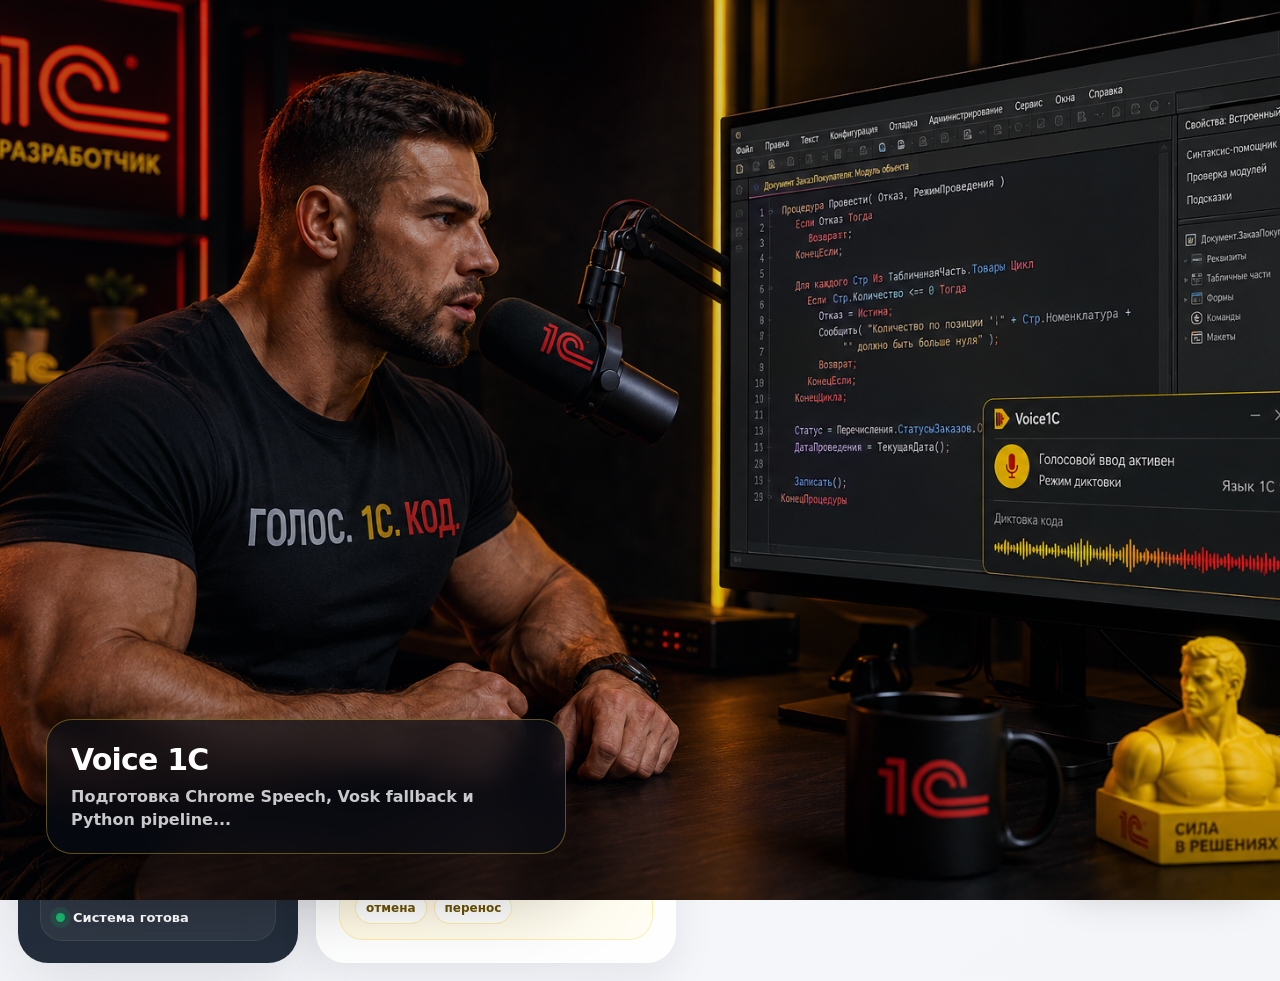
==== frontend/index.html @ d435d20b "Add Chrome Speech Free engine" ====
<!DOCTYPE html>
<html lang="ru">
<head>
  <meta charset="UTF-8" />
  <meta name="viewport" content="width=device-width, initial-scale=1.0" />
  <title>Voice 1C</title>
  <style>
    :root {
      --bg: #f6f7fb;
      --panel: rgba(255, 255, 255, 0.84);
      --panel-strong: #ffffff;
      --text: #161b22;
      --muted: #737b8c;
      --line: rgba(26, 32, 44, 0.08);
      --yellow: #ffd338;
      --yellow-2: #ffbf00;
      --yellow-soft: #fff5cc;
      --amber: #ed9b00;
      --green: #18b66a;
      --green-soft: #e7f8ef;
      --red: #ef4444;
      --red-soft: #fff0f0;
      --blue: #4172ff;
      --blue-soft: #eef3ff;
      --shadow: 0 24px 70px rgba(20, 25, 40, 0.11);
      --shadow-small: 0 14px 40px rgba(20, 25, 40, 0.08);
      --radius-xl: 30px;
      --radius-lg: 22px;
      --radius-md: 16px;
      --sidebar: #111827;
      --sidebar-2: #1f2937;
      --one-c: #ffd338;
      --ease: cubic-bezier(.2,.8,.2,1);
    }

    * {
      box-sizing: border-box;
    }

    html, body {
      margin: 0;
      width: 100%;
      min-height: 100%;
      font-family: Inter, "Segoe UI", system-ui, -apple-system, BlinkMacSystemFont, Arial, sans-serif;
      color: var(--text);
      background:
        radial-gradient(circle at 20% 10%, rgba(255, 211, 56, .34), transparent 32%),
        radial-gradient(circle at 90% 18%, rgba(65, 114, 255, .16), transparent 28%),
        linear-gradient(145deg, #fffdf3 0%, #f6f7fb 42%, #f3f5f9 100%);
      overflow: auto;
    }

    button, input, select, textarea {
      font: inherit;
    }

    button {
      border: none;
      cursor: pointer;
      user-select: none;
    }

    .app {
      width: 100vw;
      height: auto;
      min-width: 1150px;
      min-height: 100vh;
      padding: 18px;
      display: grid;
      grid-template-columns: 280px minmax(760px, 1fr);
      gap: 18px;
    }

    .splash-screen {
      position: fixed;
      inset: 0;
      z-index: 100;
      display: grid;
      place-items: end start;
      padding: 46px;
      background:
        linear-gradient(90deg, rgba(7, 10, 17, .28), rgba(7, 10, 17, .06)),
        url("../resources/splash.png") center / cover no-repeat;
      color: white;
      transition: opacity .35s var(--ease), visibility .35s var(--ease);
    }

    .splash-screen.hidden {
      opacity: 0;
      visibility: hidden;
      pointer-events: none;
    }

    .splash-panel {
      max-width: 520px;
      border-radius: 26px;
      padding: 22px 24px;
      background: rgba(8, 12, 20, .72);
      border: 1px solid rgba(255, 211, 56, .35);
      box-shadow: 0 30px 80px rgba(0,0,0,.35);
      backdrop-filter: blur(14px);
    }

    .splash-panel strong {
      display: block;
      font-size: 30px;
      letter-spacing: -.8px;
      margin-bottom: 8px;
    }

    .splash-panel span {
      color: rgba(255,255,255,.78);
      line-height: 1.45;
      font-weight: 700;
    }

    .sidebar {
      position: relative;
      overflow: hidden;
      border-radius: var(--radius-xl);
      background:
        linear-gradient(180deg, rgba(17, 24, 39, .97), rgba(31, 41, 55, .98)),
        radial-gradient(circle at 20% 0%, rgba(255, 211, 56, .26), transparent 35%);
      box-shadow: var(--shadow);
      color: white;
      padding: 22px;
      display: flex;
      flex-direction: column;
      min-height: calc(100vh - 36px);
    }

    .sidebar::before {
      content: "";
      position: absolute;
      width: 220px;
      height: 220px;
      background: rgba(255, 211, 56, .16);
      border-radius: 999px;
      top: -120px;
      left: -80px;
      filter: blur(2px);
    }

    .brand {
      display: flex;
      align-items: center;
      gap: 14px;
      position: relative;
      z-index: 1;
      margin-bottom: 26px;
    }

    .brand-logo {
      width: 52px;
      height: 52px;
      border-radius: 18px;
      background:
        linear-gradient(145deg, #ffe270, #ffc400);
      box-shadow: 0 12px 30px rgba(255, 211, 56, .26);
      display: grid;
      place-items: center;
      color: #151515;
      font-weight: 900;
      font-size: 21px;
      letter-spacing: -1.2px;
    }

    .brand-title {
      line-height: 1.08;
    }

    .brand-title strong {
      display: block;
      font-size: 22px;
      letter-spacing: -.6px;
    }

    .brand-title span {
      display: block;
      margin-top: 4px;
      color: rgba(255,255,255,.58);
      font-size: 12px;
    }

    .nav {
      display: grid;
      gap: 8px;
      position: relative;
      z-index: 1;
    }

    .nav button {
      height: 48px;
      border-radius: 17px;
      background: transparent;
      color: rgba(255,255,255,.68);
      display: flex;
      align-items: center;
      gap: 12px;
      padding: 0 14px;
      text-align: left;
      transition: .24s var(--ease);
    }

    .nav button .ico {
      width: 28px;
      height: 28px;
      display: grid;
      place-items: center;
      border-radius: 11px;
      background: rgba(255,255,255,.07);
      transition: .24s var(--ease);
    }

    .nav button:hover {
      background: rgba(255,255,255,.07);
      color: white;
      transform: translateX(2px);
    }

    .nav button.active {
      color: #171717;
      background: var(--one-c);
      box-shadow: 0 12px 26px rgba(255, 211, 56, .2);
    }

    .nav button.active .ico {
      background: rgba(0,0,0,.11);
    }

    .sidebar-bottom {
      margin-top: auto;
      position: relative;
      z-index: 1;
      display: grid;
      gap: 12px;
    }

    .mini-card {
      border: 1px solid rgba(255,255,255,.08);
      background: rgba(255,255,255,.055);
      border-radius: 22px;
      padding: 15px;
      backdrop-filter: blur(14px);
    }

    .mini-card .line {
      display: flex;
      justify-content: space-between;
      gap: 10px;
      align-items: center;
      font-size: 12px;
      color: rgba(255,255,255,.62);
      margin-bottom: 12px;
    }

    .mini-card .version {
      display: flex;
      align-items: center;
      gap: 8px;
      font-size: 13px;
      font-weight: 700;
      color: white;
    }

    .dot {
      width: 9px;
      height: 9px;
      border-radius: 999px;
      background: var(--green);
      box-shadow: 0 0 0 6px rgba(24,182,106,.15);
    }

    .main {
      min-width: 0;
      min-height: 0;
      display: flex;
      flex-direction: column;
      gap: 18px;
    }

    .topbar {
      height: 86px;
      border-radius: var(--radius-xl);
      background: rgba(255,255,255,.78);
      box-shadow: var(--shadow-small);
      backdrop-filter: blur(18px);
      border: 1px solid rgba(255,255,255,.9);
      display: flex;
      align-items: center;
      justify-content: space-between;
      padding: 0 24px;
    }

    .page-title {
      display: flex;
      align-items: center;
      gap: 16px;
    }

    .page-title h1 {
      margin: 0;
      font-size: 27px;
      letter-spacing: -.9px;
    }

    .page-title p {
      margin: 5px 0 0;
      color: var(--muted);
      font-size: 13px;
    }

    .title-badge {
      height: 44px;
      width: 44px;
      display: grid;
      place-items: center;
      border-radius: 16px;
      background: var(--yellow-soft);
      color: #906300;
      font-size: 20px;
    }

    .top-actions {
      display: flex;
      gap: 10px;
      align-items: center;
    }

    .pill {
      display: inline-flex;
      align-items: center;
      gap: 8px;
      border-radius: 999px;
      padding: 11px 14px;
      background: #f4f5f8;
      color: #4b5563;
      font-size: 13px;
      font-weight: 700;
      white-space: nowrap;
    }

    .pill.active {
      background: var(--green-soft);
      color: #077343;
    }

    .btn {
      height: 44px;
      border-radius: 15px;
      padding: 0 16px;
      background: #f0f2f6;
      color: #222b38;
      font-weight: 800;
      transition: .22s var(--ease);
      display: inline-flex;
      align-items: center;
      gap: 9px;
    }

    .btn:hover {
      transform: translateY(-2px);
      box-shadow: 0 10px 24px rgba(20,25,40,.08);
    }

    .btn:disabled {
      cursor: not-allowed;
      opacity: .48;
      transform: none;
      box-shadow: none;
    }

    .btn.primary {
      background: var(--yellow);
      color: #191919;
      box-shadow: 0 12px 30px rgba(255, 211, 56, .28);
    }

    body.large-ui-mode .btn {
      min-height: 48px;
      font-size: 14px;
    }

    body.large-ui-mode .input,
    body.large-ui-mode .select select {
      min-height: 56px;
      font-size: 15px;
    }

    .btn.dark {
      background: #111827;
      color: white;
    }

    .view {
      display: none;
      min-height: 0;
      flex: 1;
      animation: show .36s var(--ease);
    }

    .view.active {
      display: block;
    }

    @keyframes show {
      from { opacity: 0; transform: translateY(10px); }
      to { opacity: 1; transform: translateY(0); }
    }

    .dashboard-grid {
      height: auto;
      align-items: start;
      display: grid;
      grid-template-columns: 360px minmax(0, 1fr);
      grid-template-rows: minmax(0, 1fr);
      gap: 18px;
    }

    .card {
      border-radius: var(--radius-xl);
      background: var(--panel);
      border: 1px solid rgba(255,255,255,.92);
      box-shadow: var(--shadow-small);
      backdrop-filter: blur(18px);
      overflow: hidden;
      min-width: 0;
    }

    .settings-card {
      padding: 22px;
      display: flex;
      flex-direction: column;
      gap: 17px;
      min-height: 0;
    }

    .card-title {
      display: flex;
      align-items: center;
      justify-content: space-between;
      gap: 12px;
      margin-bottom: 2px;
    }

    .card-title h2 {
      margin: 0;
      font-size: 17px;
      letter-spacing: -.35px;
    }

    .card-title span {
      color: var(--muted);
      font-size: 12px;
      font-weight: 700;
    }

    .field {
      display: grid;
      gap: 8px;
    }

    .field label {
      color: #5b6472;
      font-size: 12px;
      font-weight: 800;
      text-transform: uppercase;
      letter-spacing: .7px;
    }

    .segmented {
      display: grid;
      grid-template-columns: 1fr 1fr;
      background: #f0f2f6;
      border-radius: 18px;
      padding: 5px;
      gap: 5px;
    }

    .segmented button {
      height: 43px;
      border-radius: 14px;
      background: transparent;
      color: #657080;
      font-weight: 850;
      transition: .2s var(--ease);
    }

    .segmented button.active {
      background: white;
      color: #1f2937;
      box-shadow: 0 9px 20px rgba(20,25,40,.08);
    }

    .select {
      position: relative;
    }

    .select select {
      width: 100%;
      height: 52px;
      appearance: none;
      border: 1px solid var(--line);
      background: #fbfcfe;
      border-radius: 18px;
      padding: 0 46px 0 16px;
      outline: none;
      color: #1f2937;
      font-weight: 750;
      transition: .2s var(--ease);
    }

    .select::after {
      content: "⌄";
      position: absolute;
      right: 17px;
      top: 12px;
      color: #8a94a6;
      font-weight: 900;
      pointer-events: none;
    }

    .select select:focus {
      border-color: rgba(255, 196, 0, .7);
      box-shadow: 0 0 0 5px rgba(255, 211, 56, .18);
    }

    .toggle-row {
      display: flex;
      justify-content: space-between;
      align-items: center;
      gap: 14px;
      padding: 14px;
      border: 1px solid var(--line);
      background: #fbfcfe;
      border-radius: 20px;
    }

    .toggle-row strong {
      display: block;
      font-size: 14px;
    }

    .toggle-row span {
      display: block;
      margin-top: 3px;
      font-size: 12px;
      color: var(--muted);
    }

    .switch {
      position: relative;
      width: 56px;
      min-width: 56px;
      height: 34px;
      border-radius: 999px;
      background: #d7dce5;
      transition: .22s var(--ease);
      cursor: pointer;
    }

    .switch::before {
      content: "";
      position: absolute;
      width: 28px;
      height: 28px;
      top: 3px;
      left: 3px;
      background: white;
      border-radius: 999px;
      box-shadow: 0 5px 12px rgba(20,25,40,.18);
      transition: .22s var(--ease);
    }

    .switch.on {
      background: var(--green);
    }

    .switch.on::before {
      transform: translateX(22px);
    }

    .switch.disabled {
      cursor: not-allowed;
      opacity: .48;
      pointer-events: none;
    }

    .command-card {
      margin-top: auto;
      padding: 15px;
      border-radius: 24px;
      background:
        linear-gradient(145deg, #fff8dc, #fffdf5);
      border: 1px solid rgba(255, 211, 56, .35);
    }

    .command-card strong {
      display: block;
      margin-bottom: 8px;
    }

    .chips {
      display: flex;
      gap: 7px;
      flex-wrap: wrap;
    }

    .chip {
      padding: 8px 10px;
      border-radius: 999px;
      font-size: 12px;
      font-weight: 800;
      background: white;
      color: #6b5100;
      border: 1px solid rgba(255, 211, 56, .42);
    }

    .control-area {
      display: grid;
      grid-template-rows: minmax(280px, 300px) auto;
      gap: 18px;
      min-height: 0;
    }

    .listen-card {
      position: relative;
      padding: 24px;
      display: grid;
      grid-template-columns: minmax(0, 1fr) 245px;
      gap: 22px;
      overflow: hidden;
      background:
        radial-gradient(circle at 85% 12%, rgba(255, 211, 56, .42), transparent 34%),
        rgba(255,255,255,.82);
    }

    .listen-card::before {
      content: "";
      position: absolute;
      inset: auto -90px -130px auto;
      width: 250px;
      height: 250px;
      border-radius: 999px;
      background: rgba(255, 211, 56, .18);
    }

    .status-main {
      position: relative;
      z-index: 1;
      min-width: 0;
      display: flex;
      flex-direction: column;
      justify-content: space-between;
    }

    .status-badge {
      width: max-content;
      display: inline-flex;
      align-items: center;
      gap: 9px;
      padding: 10px 14px;
      border-radius: 999px;
      background: var(--yellow-soft);
      color: #8a6200;
      font-weight: 900;
      font-size: 13px;
    }

    .status-badge.listening {
      background: var(--green-soft);
      color: #087b3a;
    }

    .status-badge.error {
      background: var(--red-soft);
      color: #b42318;
    }

    .status-badge .status-dot {
      width: 10px;
      height: 10px;
      background: currentColor;
      border-radius: 999px;
      box-shadow: 0 0 0 5px rgba(24,182,106,.12);
    }

    .hero-text h2 {
      margin: 18px 0 8px;
      font-size: 38px;
      letter-spacing: -1.6px;
      line-height: .98;
    }

    .hero-text p {
      margin: 0;
      color: var(--muted);
      line-height: 1.55;
      max-width: 520px;
    }

    .quick-stats {
      display: grid;
      grid-template-columns: repeat(3, 1fr);
      gap: 10px;
      margin-top: 20px;
    }

    .stat {
      border-radius: 18px;
      background: rgba(255,255,255,.78);
      border: 1px solid rgba(26,32,44,.06);
      padding: 13px;
    }

    .stat b {
      display: block;
      font-size: 19px;
      letter-spacing: -.4px;
    }

    .stat span {
      display: block;
      margin-top: 3px;
      font-size: 11px;
      color: var(--muted);
      font-weight: 700;
    }

    .mic-zone {
      position: relative;
      z-index: 1;
      display: grid;
      place-items: center;
    }

    .mic-button {
      width: 194px;
      height: 194px;
      border-radius: 54px;
      background:
        linear-gradient(145deg, #ffe16b, #ffc400);
      color: #141414;
      box-shadow:
        0 25px 55px rgba(255, 196, 0, .35),
        inset 0 1px 0 rgba(255,255,255,.7);
      display: grid;
      place-items: center;
      transition: .25s var(--ease);
      position: relative;
      isolation: isolate;
    }

    .mic-button:hover {
      transform: translateY(-4px) scale(1.015);
    }

    .mic-button:active {
      transform: translateY(0) scale(.98);
    }

    .mic-button .mic-icon {
      font-size: 62px;
      filter: drop-shadow(0 8px 10px rgba(0,0,0,.13));
    }

    .mic-button.listening {
      background:
        linear-gradient(145deg, #27d989, #12a95f);
      color: white;
      box-shadow: 0 25px 55px rgba(24, 182, 106, .34);
    }

    .mic-button.listening::before,
    .mic-button.listening::after {
      content: "";
      position: absolute;
      inset: -15px;
      border: 2px solid rgba(24, 182, 106, .33);
      border-radius: 68px;
      animation: pulse 1.55s var(--ease) infinite;
      z-index: -1;
    }

    .mic-button.listening::after {
      animation-delay: .45s;
    }

    @keyframes pulse {
      0% { transform: scale(.9); opacity: .85; }
      100% { transform: scale(1.25); opacity: 0; }
    }

    .history-grid {
      display: grid;
      grid-template-columns: minmax(0, 1.1fr) minmax(0, .9fr);
      gap: 18px;
      min-height: 0;
    }

    .result-card, .history-card {
      padding: 22px;
      min-height: 0;
      display: flex;
      flex-direction: column;
      gap: 14px;
    }

    .result-box {
      flex: 1;
      border-radius: 22px;
      border: 1px solid var(--line);
      background: #fbfcfe;
      padding: 17px;
      font-size: 15px;
      line-height: 1.55;
      overflow: visible;
      color: #243041;
      white-space: pre-wrap;
      min-height: 160px;
    }

    .result-box code {
      display: block;
      font-family: "JetBrains Mono", Consolas, monospace;
      background: #111827;
      color: #f7f7f7;
      padding: 15px;
      border-radius: 16px;
      line-height: 1.5;
      margin-top: 8px;
      font-size: 13px;
    }

    .history-list {
      display: grid;
      gap: 10px;
      overflow: visible;
      padding-right: 3px;
    }

    .history-item {
      padding: 13px;
      border-radius: 18px;
      background: #fbfcfe;
      border: 1px solid var(--line);
      animation: itemIn .28s var(--ease);
    }

    @keyframes itemIn {
      from { opacity: 0; transform: translateX(8px); }
      to { opacity: 1; transform: translateX(0); }
    }

    .history-item strong {
      display: flex;
      justify-content: space-between;
      gap: 10px;
      font-size: 12px;
      color: #667085;
      margin-bottom: 5px;
    }

    .history-item p {
      margin: 0;
      font-size: 13px;
      line-height: 1.42;
    }

    .recognition-layout,
    .updates-layout,
    .settings-layout,
    .dictionary-layout {
      height: 100%;
      display: grid;
      grid-template-columns: 1fr 1fr;
      gap: 18px;
    }

    .wide-card {
      padding: 24px;
      overflow: auto;
    }

    .engine-card {
      display: grid;
      gap: 14px;
      margin-top: 18px;
    }

    .engine-option {
      padding: 16px;
      border: 1px solid var(--line);
      border-radius: 22px;
      background: #fbfcfe;
      transition: .22s var(--ease);
      cursor: pointer;
    }

    .engine-option:hover {
      transform: translateY(-2px);
      box-shadow: 0 14px 28px rgba(20,25,40,.07);
    }

    .engine-option.active {
      border-color: rgba(255, 196, 0, .75);
      background: #fff9df;
      box-shadow: 0 0 0 5px rgba(255, 211, 56, .13);
    }

    .engine-option h3 {
      margin: 0 0 6px;
      font-size: 16px;
    }

    .engine-option p {
      margin: 0;
      color: var(--muted);
      line-height: 1.45;
      font-size: 13px;
    }

    .engine-status {
      margin-top: 18px;
      padding: 16px;
      border: 1px solid var(--line);
      border-radius: 22px;
      background: #fbfcfe;
      display: grid;
      gap: 12px;
    }

    .engine-status .state-line {
      display: flex;
      justify-content: space-between;
      gap: 12px;
      color: var(--muted);
      font-size: 13px;
    }

    .engine-status .state-line strong {
      color: #1f2937;
      text-align: right;
      overflow-wrap: anywhere;
    }

    .chrome-actions {
      display: grid;
      grid-template-columns: repeat(2, minmax(0, 1fr));
      gap: 8px;
      margin-top: 14px;
    }

    .meter {
      height: 16px;
      border-radius: 999px;
      overflow: hidden;
      background: #edf0f5;
      position: relative;
    }

    .meter span {
      display: block;
      height: 100%;
      width: 0%;
      border-radius: inherit;
      background: linear-gradient(90deg, var(--yellow), var(--green));
      transition: width .4s var(--ease);
    }

    .kv-grid {
      display: grid;
      gap: 12px;
      margin-top: 18px;
    }

    .kv {
      display: flex;
      justify-content: space-between;
      gap: 20px;
      padding: 14px 0;
      border-bottom: 1px solid var(--line);
    }

    .kv span {
      color: var(--muted);
    }

    .kv strong {
      text-align: right;
    }

    .update-hero {
      min-height: 220px;
      border-radius: 28px;
      background:
        radial-gradient(circle at 80% 20%, rgba(255, 211, 56, .48), transparent 34%),
        linear-gradient(145deg, #111827, #263244);
      color: white;
      padding: 26px;
      display: flex;
      flex-direction: column;
      justify-content: space-between;
      overflow: hidden;
      position: relative;
    }

    .update-hero h2 {
      margin: 0;
      font-size: 32px;
      letter-spacing: -1px;
    }

    .update-hero p {
      margin: 9px 0 0;
      color: rgba(255,255,255,.7);
      max-width: 460px;
      line-height: 1.5;
    }

    .release-list {
      display: grid;
      gap: 12px;
      margin-top: 18px;
    }

    .release-item {
      padding: 16px;
      border-radius: 20px;
      background: #fbfcfe;
      border: 1px solid var(--line);
    }

    .release-item strong {
      display: block;
      margin-bottom: 5px;
    }

    .release-item p {
      margin: 0;
      color: var(--muted);
      font-size: 13px;
      line-height: 1.45;
    }

    .form-grid {
      display: grid;
      gap: 14px;
      margin-top: 18px;
    }

    .field-actions {
      display: grid;
      grid-template-columns: repeat(3, minmax(0, 1fr));
      gap: 8px;
    }

    .btn.small {
      height: 38px;
      border-radius: 13px;
      padding: 0 10px;
      justify-content: center;
      font-size: 12px;
    }

    .hint {
      color: var(--muted);
      font-size: 12px;
      line-height: 1.4;
      margin-top: -4px;
    }

    .input {
      height: 52px;
      border-radius: 18px;
      border: 1px solid var(--line);
      background: #fbfcfe;
      padding: 0 15px;
      outline: none;
      color: #1f2937;
      font-weight: 700;
      transition: .2s var(--ease);
      width: 100%;
    }

    .input:focus {
      border-color: rgba(255, 196, 0, .72);
      box-shadow: 0 0 0 5px rgba(255, 211, 56, .16);
    }

    .dictionary-table {
      width: 100%;
      border-collapse: collapse;
      margin-top: 17px;
      overflow: hidden;
      border-radius: 18px;
    }

    .dictionary-table th,
    .dictionary-table td {
      padding: 14px;
      text-align: left;
      border-bottom: 1px solid var(--line);
      background: #fbfcfe;
      font-size: 13px;
    }

    .dictionary-table th {
      color: #667085;
      font-size: 12px;
      text-transform: uppercase;
      letter-spacing: .6px;
      background: #f3f5f9;
    }

    .log-box {
      height: 290px;
      overflow: auto;
      border-radius: 22px;
      background: #111827;
      color: #e5e7eb;
      padding: 16px;
      font-family: "JetBrains Mono", Consolas, monospace;
      font-size: 12px;
      line-height: 1.55;
      margin-top: 18px;
    }

    .modal-layer {
      position: fixed;
      inset: 0;
      display: none;
      place-items: center;
      background: rgba(17,24,39,.42);
      backdrop-filter: blur(10px);
      z-index: 20;
      animation: fade .2s var(--ease);
    }

    .modal-layer.show {
      display: grid;
    }

    @keyframes fade {
      from { opacity: 0; }
      to { opacity: 1; }
    }

    .modal {
      width: min(520px, calc(100vw - 32px));
      border-radius: 32px;
      background: white;
      box-shadow: 0 40px 100px rgba(0,0,0,.26);
      padding: 26px;
      animation: modalIn .28s var(--ease);
    }

    @keyframes modalIn {
      from { transform: translateY(16px) scale(.96); opacity: 0; }
      to { transform: translateY(0) scale(1); opacity: 1; }
    }

    .modal h2 {
      margin: 0;
      font-size: 25px;
      letter-spacing: -.7px;
    }

    .modal p {
      color: var(--muted);
      line-height: 1.55;
    }

    .modal-actions {
      display: flex;
      gap: 10px;
      justify-content: flex-end;
      margin-top: 18px;
    }

    .toast {
      position: fixed;
      right: 26px;
      bottom: 26px;
      background: #111827;
      color: white;
      border-radius: 20px;
      padding: 15px 17px;
      box-shadow: 0 18px 45px rgba(0,0,0,.2);
      transform: translateY(30px);
      opacity: 0;
      pointer-events: none;
      transition: .28s var(--ease);
      z-index: 30;
      max-width: 360px;
      line-height: 1.35;
      font-weight: 700;
      font-size: 13px;
    }

    .toast.show {
      transform: translateY(0);
      opacity: 1;
    }

    .sparkline {
      width: 100%;
      height: 60px;
      display: flex;
      align-items: end;
      gap: 5px;
      margin-top: 12px;
    }

    .sparkline i {
      flex: 1;
      border-radius: 999px;
      background: linear-gradient(180deg, var(--yellow), var(--amber));
      min-height: 8px;
      height: var(--h, 8px);
      transition: height .18s var(--ease), opacity .18s var(--ease);
      opacity: .9;
    }

    @media (max-width: 1150px) {
      .app {
        grid-template-columns: 96px minmax(700px, 1fr);
      }

      .brand-title,
      .nav button span:not(.ico),
      .mini-card {
        display: none;
      }

      .sidebar {
        padding: 20px 14px;
        align-items: center;
      }

      .brand {
        justify-content: center;
      }

      .nav button {
        width: 58px;
        justify-content: center;
        padding: 0;
      }
    }
  </style>
</head>
<body>
  <div class="splash-screen" id="splashScreen">
    <div class="splash-panel">
      <strong>Voice 1C</strong>
      <span>Подготовка Chrome Speech, Vosk fallback и Python pipeline...</span>
    </div>
  </div>

  <div class="app">
    <aside class="sidebar">
      <div class="brand">
        <div class="brand-logo">1C</div>
        <div class="brand-title">
          <strong>Voice 1C</strong>
          <span>Голосовой ввод кода</span>
        </div>
      </div>

      <nav class="nav">
        <button class="active" data-view="dashboard"><span class="ico">🎙</span><span>Диктовка</span></button>
        <button data-view="recognition"><span class="ico">⚡</span><span>Распознавание</span></button>
        <button data-view="dictionary"><span class="ico">{} </span><span>Словарь 1С</span></button>
        <button data-view="updates"><span class="ico">⬇</span><span>Обновления</span></button>
        <button data-view="settings"><span class="ico">⚙</span><span>Настройки</span></button>
      </nav>

      <div class="sidebar-bottom">
        <div class="mini-card">
          <div class="line">
            <span>Текущая версия</span>
            <span id="sidebarVersion">v1.0.0</span>
          </div>
          <div class="version"><i class="dot"></i> Система готова</div>
        </div>
      </div>
    </aside>

    <main class="main">
      <header class="topbar">
        <div class="page-title">
          <div class="title-badge" id="pageIcon">🎙</div>
          <div>
            <h1 id="pageTitle">Диктовка</h1>
            <p id="pageSubtitle">Быстрый голосовой ввод для 1С с офлайн fallback</p>
          </div>
        </div>
        <div class="top-actions">
          <div class="pill active" id="connectionPill"><span class="dot"></span> UI ready</div>
          <button class="btn" id="openUpdateModal">⬇ Обновить</button>
          <button class="btn primary" id="quickSettings">⚙ Быстрые настройки</button>
        </div>
      </header>

      <section class="view active" id="dashboard">
        <div class="dashboard-grid">
          <div class="card settings-card">
            <div class="card-title">
              <h2>Профиль работы</h2>
              <span>Voice profile</span>
            </div>

            <div class="field">
              <label>Режим</label>
              <div class="segmented" data-segment="mode">
                <button class="active" data-value="1c">1С-код</button>
                <button data-value="text">Обычный текст</button>
              </div>
            </div>

            <div class="field">
              <label>Движок распознавания</label>
              <div class="select">
                <select id="engineSelect">
                  <option value="auto">Auto — Chrome, затем Vosk</option>
                  <option value="chrome speech free">Chrome Speech Free</option>
                  <option value="vosk offline">Vosk Offline</option>
                </select>
              </div>
            </div>

            <div class="field">
              <label>Метод ввода</label>
              <div class="select">
                <select id="inputMethod">
                  <option value="clipboard">Быстрый через буфер обмена</option>
                  <option value="keyboard">Совместимый keyboard.write</option>
                </select>
              </div>
            </div>

            <div class="field">
              <label>Микрофон</label>
              <div class="select">
                <select id="microphoneSelect">
                  <option value="">Загрузка устройств...</option>
                </select>
              </div>
              <div class="field-actions">
                <button class="btn small" id="refreshMicrophones">Обновить</button>
                <button class="btn small" id="testMicrophone">Тест микрофона</button>
                <button class="btn small primary" id="testInsert">Тест вставки</button>
              </div>
              <div class="hint">Поставьте курсор в редактор 1С или Блокнот, затем говорите или нажмите тест вставки.</div>
            </div>

            <div class="toggle-row">
              <div>
                <strong>Подтверждать опасные команды</strong>
                <span>Удаление, вырезание, вставка</span>
              </div>
              <div class="switch on" data-toggle data-setting="confirm_dangerous_commands"></div>
            </div>

            <div class="toggle-row">
              <div>
                <strong>Звуковой сигнал</strong>
                <span>Старт/стоп диктовки</span>
              </div>
              <div class="switch on" data-toggle data-setting="sound_enabled"></div>
            </div>

            <div class="command-card">
              <strong>Голосовые команды</strong>
              <div class="chips">
                <span class="chip">старт</span>
                <span class="chip">стоп</span>
                <span class="chip">интер</span>
                <span class="chip">таб</span>
                <span class="chip">отмена</span>
                <span class="chip">перенос</span>
              </div>
            </div>
          </div>

          <div class="control-area">
            <div class="card listen-card">
              <div class="status-main">
                <div>
                  <div class="status-badge" id="statusBadge"><span class="status-dot"></span><span>Пауза</span></div>
                  <div class="hero-text">
                    <h2 id="heroTitle">Готов к диктовке</h2>
                    <p id="heroText">Нажмите большую кнопку или скажите “старт”. Интерфейс специально сделан крупным, контрастным и без лишних кликов.</p>
                  </div>
                </div>

                <div>
                  <div class="quick-stats">
                    <div class="stat"><b id="latencyStat">—</b><span>вставка</span></div>
                    <div class="stat"><b id="accuracyStat">Auto</b><span>движок</span></div>
                    <div class="stat"><b id="phrasesStat">0</b><span>фраз сегодня</span></div>
                  </div>
                </div>
              </div>

              <div class="mic-zone">
                <button class="mic-button" id="micButton" title="Начать / остановить диктовку">
                  <span class="mic-icon">🎙</span>
                </button>
              </div>
            </div>

            <div class="history-grid">
              <div class="card result-card">
                <div class="card-title">
                  <h2>Последний результат</h2>
                  <span id="resultMode">1С-код</span>
                </div>
                <div class="result-box" id="resultBox">
                  Здесь появится последняя распознанная фраза и результат форматирования.
                </div>
              </div>

              <div class="card history-card">
                <div class="card-title">
                  <h2>История</h2>
                  <span>последние 5</span>
                </div>
                <div class="history-list" id="historyList">
                  <div class="history-item">
                    <strong><span>Система</span><span>сейчас</span></strong>
                    <p>Ожидание диктовки...</p>
                  </div>
                </div>
              </div>
            </div>
          </div>
        </div>
      </section>

      <section class="view" id="recognition">
        <div class="recognition-layout">
          <div class="card wide-card">
            <div class="card-title">
              <h2>Движки распознавания</h2>
              <span>priority</span>
            </div>
            <div class="engine-card">
              <div class="engine-option active" data-engine="auto">
                <h3>Auto</h3>
                <p>Пробует Chrome Speech Free. Если Chrome или Web Speech недоступны — включает Vosk Offline.</p>
              </div>
              <div class="engine-option" data-engine="chrome speech free">
                <h3>Chrome Speech Free</h3>
                <p>Бесплатное онлайн-распознавание через Chrome Web Speech API и локальный Python bridge.</p>
              </div>
              <div class="engine-option" data-engine="vosk offline">
                <h3>Vosk Offline</h3>
                <p>Офлайн-режим без интернета. Надёжный fallback, но точность ниже.</p>
              </div>
            </div>
          </div>

          <div class="card wide-card">
            <div class="card-title">
              <h2>Качество и задержка</h2>
              <span>live preview</span>
            </div>
            <div class="kv-grid">
              <div class="kv"><span>Выбранный движок</span><strong id="engineInfo">Auto</strong></div>
              <div class="kv"><span>Фактически активен</span><strong id="activeEngineInfo">—</strong></div>
              <div class="kv"><span>Partial results</span><strong>включены</strong></div>
              <div class="kv"><span>Метод вставки</span><strong id="inputMethodInfo">clipboard paste</strong></div>
              <div class="kv"><span>Fallback</span><strong>Vosk Offline</strong></div>
            </div>
            <div style="margin-top: 24px;">
              <div class="card-title"><h2>Активность микрофона</h2><span id="meterLabel">0%</span></div>
              <div class="meter"><span id="audioMeter"></span></div>
              <div class="sparkline">
                <i style="--h: 8px"></i><i style="--h: 8px"></i><i style="--h: 8px"></i><i style="--h: 8px"></i>
                <i style="--h: 8px"></i><i style="--h: 8px"></i><i style="--h: 8px"></i><i style="--h: 8px"></i>
                <i style="--h: 8px"></i><i style="--h: 8px"></i><i style="--h: 8px"></i><i style="--h: 8px"></i>
              </div>
            </div>
            <div class="engine-status">
              <div class="card-title">
                <h2>Chrome Speech Free</h2>
                <span id="chromeState">idle</span>
              </div>
              <div class="state-line"><span>Chrome</span><strong id="chromeFound">—</strong></div>
              <div class="state-line"><span>Версия</span><strong id="chromeVersion">—</strong></div>
              <div class="state-line"><span>Web Speech API</span><strong id="chromeSpeechApi">—</strong></div>
              <div class="state-line"><span>Bridge</span><strong id="chromeBridgeUrl">—</strong></div>
              <div class="field">
                <label>Режим окна Chrome</label>
                <div class="select">
                  <select id="chromeModeSelect">
                    <option value="headless">Headless — без окна Chrome</option>
                    <option value="hidden">Hidden — окно спрятано</option>
                    <option value="visible">Visible — показать окно</option>
                  </select>
                </div>
              </div>
              <div class="chrome-actions">
                <button class="btn small primary" id="testChromeSpeech">Проверить Chrome</button>
                <button class="btn small" id="restartChromeSpeech">Перезапустить</button>
                <button class="btn small" id="openChromeWindow">Открыть окно</button>
                <button class="btn small" id="resetChromePermission">Сбросить доступ</button>
                <button class="btn small" id="openChromeDownload">Установить Chrome</button>
              </div>
            </div>
          </div>
        </div>
      </section>

      <section class="view" id="dictionary">
        <div class="dictionary-layout">
          <div class="card wide-card">
            <div class="card-title">
              <h2>Словарь замен</h2>
              <span>replacements.json</span>
            </div>
            <table class="dictionary-table">
              <thead>
                <tr><th>Фраза</th><th>Результат</th><th>Тип</th></tr>
              </thead>
              <tbody>
                <tr><td>точка с запятой</td><td>;</td><td>символ</td></tr>
                <tr><td>равно</td><td>=</td><td>оператор</td></tr>
                <tr><td>скобки</td><td>()</td><td>шаблон</td></tr>
                <tr><td>кавычки</td><td>""</td><td>шаблон</td></tr>
                <tr><td>конец если</td><td>КонецЕсли;</td><td>1С</td></tr>
                <tr><td>неопределено</td><td>Неопределено</td><td>1С</td></tr>
              </tbody>
            </table>
            <div style="display:flex; gap:10px; margin-top:18px;">
              <button class="btn primary" id="addRule" disabled title="Редактор словаря будет подключён отдельным безопасным патчем">+ Добавить правило</button>
              <button class="btn" id="importRules" disabled title="Импорт словаря пока отключён">Импорт</button>
              <button class="btn" id="exportRules" disabled title="Экспорт словаря пока отключён">Экспорт</button>
            </div>
          </div>

          <div class="card wide-card">
            <div class="card-title">
              <h2>Тест форматирования</h2>
              <span>preview</span>
            </div>
            <div class="form-grid">
              <label class="field">
                <label>Голосовая фраза</label>
                <input class="input" id="phraseInput" value="если сумма равно ноль тогда" />
              </label>
              <button class="btn dark" id="formatTest">Проверить форматирование</button>
              <div class="result-box" id="formatPreview">Если Сумма = 0 Тогда</div>
            </div>
          </div>
        </div>
      </section>

      <section class="view" id="updates">
        <div class="updates-layout">
          <div class="card wide-card">
            <div class="update-hero">
              <div>
                <h2>Автообновления</h2>
                <p>Проверка публичного GitHub Releases, сравнение версии и запуск setup.exe только после согласия пользователя.</p>
              </div>
              <div>
                <button class="btn primary" id="checkUpdates">Проверить сейчас</button>
              </div>
            </div>
            <div class="release-list">
              <div class="release-item">
                <strong>Состояние проверяется через GitHub Releases</strong>
                <p>Если релизов ещё нет, приложение покажет “Релизы пока не опубликованы” без ошибки.</p>
              </div>
            </div>
          </div>

          <div class="card wide-card">
            <div class="card-title">
              <h2>Настройки GitHub</h2>
              <span>public repo</span>
            </div>
            <div class="form-grid">
              <input class="input" id="githubOwner" value="xerlovemate" />
              <input class="input" id="githubRepo" value="Voice_1C" />
              <input class="input" id="releaseAssetName" value="Voice1CSetup.exe" />
              <div class="toggle-row">
                <div><strong>Проверять при запуске</strong><span>без автоустановки</span></div>
                <div class="switch on" data-toggle data-setting="update_check_on_start"></div>
              </div>
            </div>
            <div class="log-box" id="updateLog">[ready] GitHub updater ожидает настройки репозитория
[info] Использовать Releases API, не HTML parser
[info] Asset: Voice1CSetup.exe
 [info] Current version: 1.0.0</div>
          </div>
        </div>
      </section>

      <section class="view" id="settings">
        <div class="settings-layout">
          <div class="card wide-card">
            <div class="card-title">
              <h2>Общие настройки</h2>
              <span>app config</span>
            </div>
            <div class="form-grid">
              <div class="field"><label>Название приложения</label><input class="input" value="Voice 1C"></div>
              <div class="field"><label>Версия</label><input class="input" id="appVersion" value="1.0.0"></div>
              <div class="field"><label>Папка логов</label><input class="input" value="%LOCALAPPDATA%\\Voice1C\\logs"></div>
              <div class="toggle-row">
                <div><strong>Запускать вместе с Windows</strong><span>опционально для отца</span></div>
                <div class="switch disabled" title="Автозапуск будет добавлен отдельным патчем"></div>
              </div>
              <div class="toggle-row">
                <div><strong>Большой режим интерфейса</strong><span>крупнее кнопки и текст</span></div>
                <div class="switch on" data-toggle data-setting="large_ui_mode"></div>
              </div>
            </div>
          </div>

          <div class="card wide-card">
            <div class="card-title">
              <h2>Лог приложения</h2>
              <span>last events</span>
            </div>
            <div class="log-box" id="appLog">[waiting] Реальный лог появится после подключения backend.</div>
            <div style="display:flex; gap:10px; margin-top:16px;">
              <button class="btn" id="openLogs">Открыть лог</button>
              <button class="btn" id="copyLog">Копировать лог</button>
              <button class="btn" id="clearLog">Очистить</button>
              <button class="btn primary" id="saveSettings">Сохранить</button>
            </div>
          </div>
        </div>
      </section>
    </main>
  </div>

  <div class="modal-layer" id="modalLayer">
    <div class="modal">
      <h2 id="modalTitle">Доступна новая версия</h2>
      <p id="modalText">Найдена версия 1.5.0. В ней улучшено распознавание и добавлен новый установщик setup.exe. Установить обновление?</p>
      <div class="modal-actions">
        <button class="btn" id="modalCancel">Позже</button>
        <button class="btn primary" id="modalOk">Обновить</button>
      </div>
    </div>
  </div>

  <div class="toast" id="toast">Готово</div>

  <script src="app.js"></script>
</body>
</html>
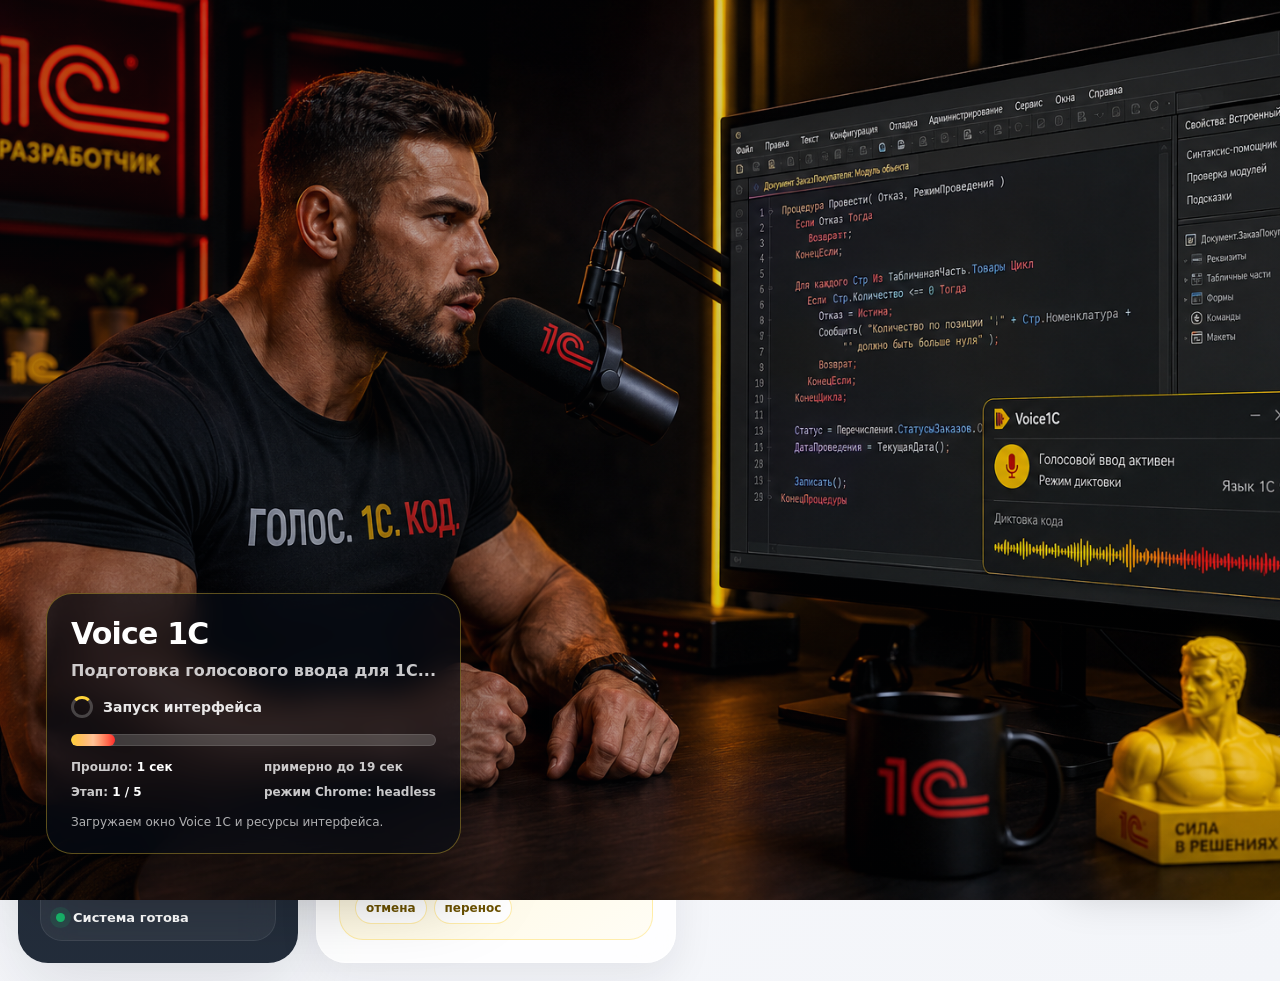
==== commit cee1b064: "Animate startup splash" ====
--- a/frontend/index.html
+++ b/frontend/index.html
@@ -99,6 +99,8 @@
       border: 1px solid rgba(255, 211, 56, .35);
       box-shadow: 0 30px 80px rgba(0,0,0,.35);
       backdrop-filter: blur(14px);
+      position: relative;
+      overflow: hidden;
     }
 
     .splash-panel strong {
@@ -112,6 +114,111 @@
       color: rgba(255,255,255,.78);
       line-height: 1.45;
       font-weight: 700;
+    }
+
+    .splash-panel::before {
+      content: "";
+      position: absolute;
+      inset: 0;
+      background: linear-gradient(115deg, transparent 0%, rgba(255,255,255,.12) 45%, transparent 68%);
+      transform: translateX(-100%);
+      animation: splashSweep 2.2s var(--ease) infinite;
+      pointer-events: none;
+    }
+
+    .splash-copy {
+      position: relative;
+      z-index: 1;
+    }
+
+    .splash-status {
+      display: flex;
+      align-items: center;
+      gap: 10px;
+      margin-top: 14px;
+      color: rgba(255,255,255,.9);
+      font-size: 14px;
+      font-weight: 800;
+    }
+
+    .splash-spinner {
+      width: 22px;
+      height: 22px;
+      border-radius: 999px;
+      border: 3px solid rgba(255,255,255,.22);
+      border-top-color: var(--yellow);
+      animation: splashSpin .85s linear infinite;
+      flex: 0 0 auto;
+    }
+
+    .splash-progress {
+      position: relative;
+      z-index: 1;
+      height: 12px;
+      border-radius: 999px;
+      overflow: hidden;
+      background: rgba(255,255,255,.18);
+      margin-top: 16px;
+      box-shadow: inset 0 0 0 1px rgba(255,255,255,.1);
+    }
+
+    .splash-progress span {
+      display: block;
+      width: 8%;
+      height: 100%;
+      border-radius: inherit;
+      background: linear-gradient(90deg, #ffd338, #ff7a1a, #ff2a2a);
+      transition: width .45s var(--ease);
+      position: relative;
+    }
+
+    .splash-progress span::after {
+      content: "";
+      position: absolute;
+      inset: 0;
+      background: linear-gradient(90deg, transparent, rgba(255,255,255,.55), transparent);
+      animation: splashBar 1.2s linear infinite;
+    }
+
+    .splash-meta {
+      position: relative;
+      z-index: 1;
+      display: grid;
+      grid-template-columns: 1fr auto;
+      gap: 8px 18px;
+      margin-top: 13px;
+      color: rgba(255,255,255,.72);
+      font-size: 12px;
+      font-weight: 750;
+    }
+
+    .splash-meta b {
+      color: white;
+      font-weight: 900;
+    }
+
+    .splash-hint {
+      position: relative;
+      z-index: 1;
+      margin-top: 12px;
+      color: rgba(255,255,255,.68);
+      font-size: 12px;
+      line-height: 1.45;
+    }
+
+    @keyframes splashSpin {
+      to { transform: rotate(360deg); }
+    }
+
+    @keyframes splashSweep {
+      0% { transform: translateX(-100%); opacity: 0; }
+      35% { opacity: 1; }
+      100% { transform: translateX(100%); opacity: 0; }
+    }
+
+    @keyframes splashBar {
+      from { transform: translateX(-100%); }
+      to { transform: translateX(100%); }
     }
 
     .sidebar {
@@ -1253,8 +1360,24 @@
 <body>
   <div class="splash-screen" id="splashScreen">
     <div class="splash-panel">
-      <strong>Voice 1C</strong>
-      <span>Подготовка Chrome Speech, Vosk fallback и Python pipeline...</span>
+      <div class="splash-copy">
+        <strong>Voice 1C</strong>
+        <span>Подготовка голосового ввода для 1С...</span>
+      </div>
+      <div class="splash-status">
+        <i class="splash-spinner"></i>
+        <b id="splashStatus">Запуск интерфейса</b>
+      </div>
+      <div class="splash-progress"><span id="splashProgressBar"></span></div>
+      <div class="splash-meta">
+        <span>Прошло: <b id="splashElapsed">0 сек</b></span>
+        <span id="splashRemaining">обычно 5-20 сек</span>
+        <span>Этап: <b id="splashPhase">1 / 5</b></span>
+        <span>режим Chrome: headless</span>
+      </div>
+      <div class="splash-hint" id="splashHint">
+        Первый запуск может быть дольше: Chrome и Selenium готовят профиль и проверяют микрофон.
+      </div>
     </div>
   </div>
 
